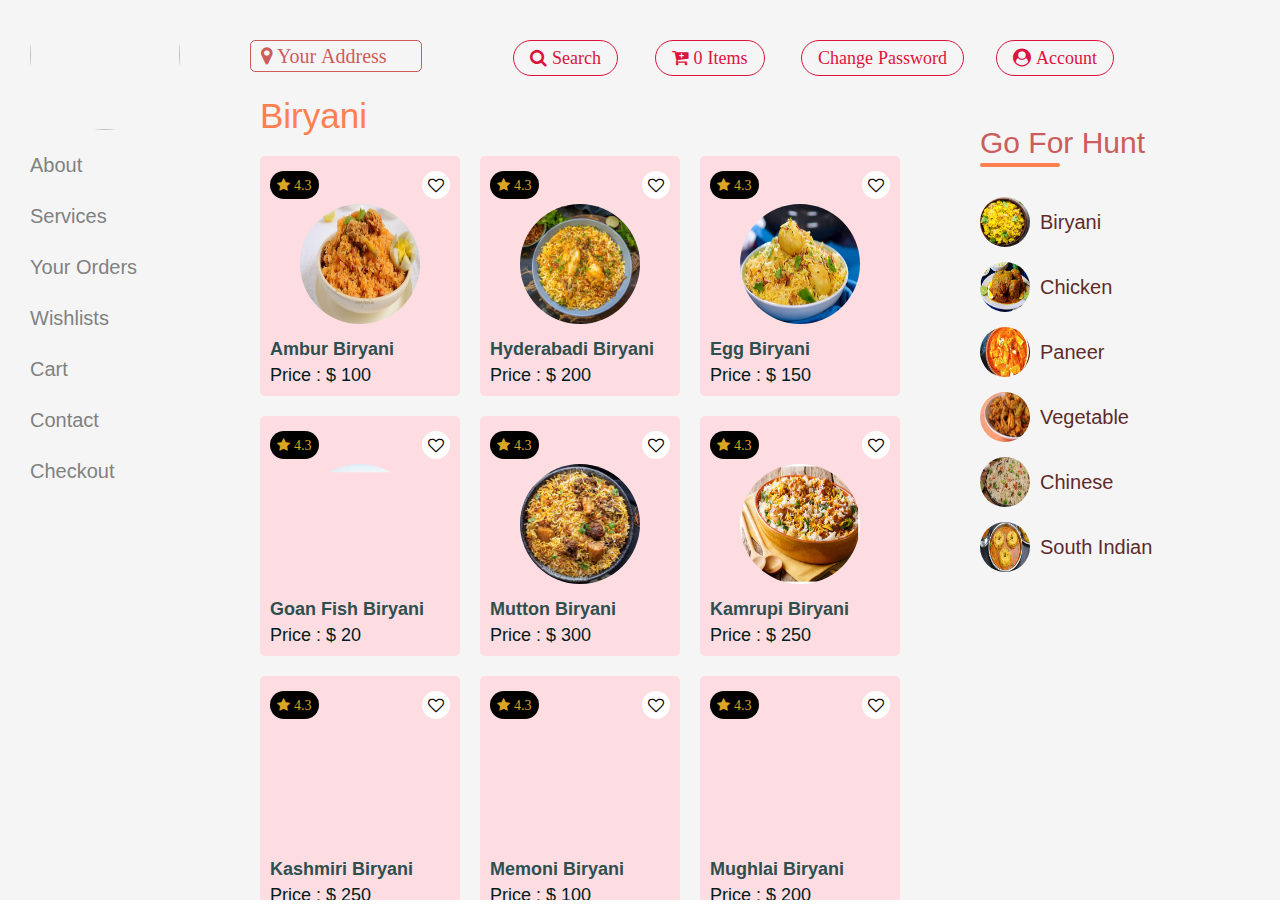
==== index.html @ d3958de9 "push it" ====
<!DOCTYPE html>
<html lang="en">
<head>
    <meta charset="UTF-8">
    <meta http-equiv="X-UA-Compatible" content="IE=edge">
    <meta name="viewport" content="width=device-width, initial-scale=1.0,viewport-fit=cover">
    <title>Kitchen Story</title>
    <link rel="stylesheet" href="/index.css">
    <link rel="stylesheet" href="https://cdnjs.cloudflare.com/ajax/libs/font-awesome/4.7.0/css/font-awesome.min.css">
</head>
<body>

    <!-- desktop view -->
    <div class="container" id="container">
        <div id="menu">
            <div class="title">
                <img src="/images/kitchen Story.jpg" alt="">
            </div>
            <div class="menu-item">
                <a href="#">About</a>
                <a href="#">Services</a>
                <a href="#">Your Orders</a>
                <a href="#">Wishlists</a>
                <a href="#">Cart</a>
                <a href="#">Contact</a>
                <a href="#">Checkout</a>
            </div>
        </div>

        <div id="food-container">
            <div id="header">
                <div class="add-box">
                    <i class="fa fa-map-marker your-address" id="add-address"> Your Address</i>
                </div>
                <div class="util">
                    <i class="fa fa-search"> Search</i>
        
                    <i class="fa fa-cart-plus" id="cart-plus"> 0 Items</i>
                    <i class="fa fa-password">Change Password</i>
                </div>
            </div>
            <div id="food-items" class="d-food-items">
                <div id="biryani" class="d-biryani">
                    <p id="category-name">Biryani</p>    
                </div>

                <div id="chicken" class="d-chicken">
                    <p id="category-name">Chicken Delicious</p>    
                </div>

                <div id="paneer" class="d-paneer">
                    <p id="category-name">Paneer Mania</p>
                </div>

                <div id="vegetable" class="d-vegetable">
                    <p id="category-name">Pure Veg Dishes</p> 
                </div>

                <div id="chinese" class="d-chinese">
                    <p id="category-name">Chinese Corner</p> 
                </div>

                <div id="south-indian" class="d-south-indian">
                    <p id="category-name">South Indian</p>
                </div>
            </div>

            <div id="cart-page" class="cart-toggle">
                <p id="cart-title">Cart Items</p>
                <p id="m-total-amount">Total Amout : 100</p>
                <table>
                    <thead>
                        <td>Item</td>
                        <td>Name</td>
                        <td>Quantity</td>
                        <td>Price</td>
                    </thead>
                    <tbody id="table-body">
                        
                    </tbody>
                </table>
                <div class="btn-box">
                    <button class="cart-btn">Checkout</button>
                </div>
            </div>
        </div>

        <div id="cart">
            <div class="taste-header">
                <div class="user">
                    <i class="fa fa-user-circle" id="circle"> Account</i>
                    
                </div>
            </div>
            <div id="category-list">
                <p class="item-menu">Go For Hunt</p>
                <div class="border"></div>                
            </div>
            <div id="checkout" class="cart-toggle">
                <p id="total-item">Total Item : 5</p>
                <p id="total-price"></p>
                <p id="delievery">Free delievery on $ 40</p>
                <button class="cart-btn">Checkout</button>
            </div>
        </div>
    </div>


    <!-- mobile view -->
    <div id="mobile-view" class="mobile-view">
        <div class="mobile-top">
            <div class="logo-box">
                <img src="/images/foodielogo.png" alt="" id="logo">
                <i class="fa fa-map-marker your-address" id="m-add-address"> Your Address</i>
            </div>
            <div class="top-menu">
                <i class="fa fa-search"></i>
                
                <i class="fa fa-heart-o"></i>
                <i class="fa fa-cart-plus" id="m-cart-plus"> 0</i>
                <i class="fa fa-Change Password"</i>
            </div>
        </div>
        
        <div class="item-container">
            <div class="category-header" id="category-header">  
            </div>

            <div id="food-items" class="food-items">
                <div id="biryani" class="m-biryani">
                    <p id="category-name">Biryani</p>    
                </div>
                <div id="chicken" class="m-chicken">
                    <p id="category-name">Chicken Delicious</p>    
                </div>
                <div id="paneer" class="m-paneer">
                    <p id="category-name">Paneer Mania</p>
                </div>
                <div id="vegetable" class="m-vegetable">
                    <p id="category-name">Pure Veg Dishes</p> 
                </div>
                <div id="chinese" class="m-chinese">
                    <p id="category-name">Chinese Corner</p> 
                </div>
                <div id="south-indian" class="m-south-indian">
                    <p id="category-name">South Indian</p>
                </div>
            </div>            
        </div>

        <div class="mobile-footer">
            <p>Home</p>
            <p>Cart</p>
            <p>offers</p>
            <p>orders</p>
        </div>
    </div>
    <script src="/index.js" type="module"></script>
</body>
</html>
---- index.css ----
html{
    height: 100%;
}
body{
    margin: 0;
    padding: 0;
    box-sizing: border-box;
    font-family: 'Open Sans', sans-serif;
    height: 100%;
}
.container{
    display: grid;
    grid-template-columns: 250px 1fr 300px;
    min-height: 100vh;
    min-height: -webkit-fill-available;
    overflow: hidden;
}
#menu{
    background: whitesmoke;
}
.title{
    padding: 0 30px;
}
#menu img{
    width: 150px;
    height: 150px;
    border-radius: 50%;
    margin-top: -20px;
}
.title p{
    font-size: 40px;
    font-family: Verdana, Geneva, Tahoma, sans-serif;
    color: indianred;
    margin: 0;
}
.border{
    width: 80px;
    height: 4px;
    margin: 3px 0;
    margin-bottom: 30px;
    border-radius: 2px;
    background: coral;
}

.menu-item a{
    display: block;
    text-decoration: none;
    font-size: 20px;
    padding: 8px 30px;
    font-family: Verdana, Geneva, Tahoma, sans-serif;
    margin: 12px 0;
    color: rgb(128, 129, 129);
    font-weight: 300;
    
}
.menu-item a:hover{
    background: rgb(250, 212, 218);
}
#food-items{
    background: whitesmoke;
    overflow: auto;
    height: calc(100vh - 86px);
}
#header{
    display: flex;
    justify-content: space-between;
    align-items: center;
    padding-top: 40px;
    padding-bottom: 10px;
    position: sticky;
    top: 0;
    background: whitesmoke;
    z-index: 1;
}
::-webkit-scrollbar{
    display: none;
}
#header .address{
    font-size: 20px;
    
}
#map{
    font-size: 25px;
    color: red;
}
.your-address{
    border: 1px solid indianred;
    color: indianred;
    padding: 5px 10px;
    border-radius: 5px;
    width: 150px;
    overflow: hidden;
    white-space: nowrap;
    text-overflow: ellipsis;
    cursor: pointer;
}
.add-box i{
    font-size: 20px;
}

#header select{
    width: 150px;
    overflow: hidden;
    border: none;
    outline: none;
    background: none;
    color: rosybrown;
    padding: 0 5px;
}
.food-items{
    display: none;
}
.cart-toggle{
    display: block;
}
.util i,.user i{
    font-size: 18px;
    margin: 0 16px;
    border: 1px solid crimson;
    padding: 8px 16px;
    color: crimson;
    border-radius: 20px;
    cursor: pointer;
}
.util i:active{
    color: white;
    background: crimson;
}
#biryani,#paneer,#chicken,#vegetable,#chinese,#south-indian{
    margin-top: 40px;   
}
#paneer #item-card,#vegetable #item-card{
    background: rgb(218, 253, 188);
}
#chinese #item-card,#south-indian #item-card{
    background: rgb(221, 243, 243);
}
#category-name,.item-menu{
    margin: 10px;
    font-size: 35px;   
    color: coral;
    font-family: 'Aclonica', sans-serif;
}
#item-card{
    width: 180px;
    height: 220px;
    padding: 10px;
    margin: 10px;
    display: inline-block;
    border-radius: 5px;
    background: rgb(253, 221, 226);
    cursor: pointer;
    transition: 0.5s all step-end;
}
#item-card:hover img{
    transform: scale(1.2);
}
#card-top{
    display: flex;
    margin: 5px 0;
    justify-content: space-between;
}
#rating{
    padding: 7px;
    color: goldenrod;
    background: black;
    font-size: 14px;
    border-radius: 15px;
}
.fa-heart-o{
    padding: 6px;
    border-radius: 50%;
    background: white;
    cursor: pointer;
}
.toggle-heart{
background: orangered;
color: white; 
}
#item-card img{
    width: 120px;
    height: 120px;
    border-radius: 50%;
    margin: auto;
    display: block;
    margin-bottom: 15px;
    transition: 0.5s all ease-in-out;
}
#item-name{
    margin: 5px 0;
    font-weight: 600;
    color: darkslategray;
    font-size: 18px;
}
#item-price{
    margin: 0;
    color: rgb(2, 27, 27);
    font-weight: 500;
    font-size: 18px;
}

.food-items{
    display: none;
}
.cart-toggle{
    display: none;
}
#cart-page{
    background: white;
    margin: 40px 10px;
    margin-right: 50px;
    padding: 20px 30px;
    padding-bottom: 30px;
    position: relative;
}
#cart-title{
    font-size: 35px;
    margin: 0;
    color: indianred;
}
#cart-page table{
    width: 100%;
    margin-top: 20px;
    text-align: center;
}
#cart-page table thead td{
    font-size: 25px;
    padding-bottom: 10px;
}

.cart-btn{
    outline: none;
    border: none;
    background: crimson;
    color: white;
    padding: 10px 25px;
    border-radius: 20px;
    font-size: 18px;
    text-transform: uppercase;
    bottom: 30px;
    margin: 15px 0;
    cursor: pointer;
}
#cart-page table tbody td{
    padding: 10px 0;
    font-size: 20px;
}
#cart-page table tbody button{
    outline: none;
    border: none;
    font-size: 16px;
    background: none;
    background: lightcoral;
    color: white;
    border-radius: 3px;
    cursor: pointer;
    margin: 0 5px;
}
#cart-page table tbody img{
    width: 75px;
    height: 75px;
    border-radius: 50%;
}
#checkout{
    text-align: center;
    margin: 40px auto;
    border-radius: 5px;
    background: white;
    padding: 10px 20px;
}
#checkout p{
    margin: 15px 0;
    float: left;
}
#total-price,#total-item{
    font-size: 25px;
    color: indianred;
}
#delievery{
    font-size: 20px;
    color: limegreen;
}
#cart{
    background: whitesmoke;
    padding-right: 30px;
    overflow-y: scroll;
}

.item-menu{
    margin: 0;
    font-size: 30px;
    margin-top: 40px;
    color: indianred;
    background: whitesmoke;
    
}
.list-card{
    display: flex;
    align-items: center;
    margin-top: 15px;
    border-radius: 25px;
    cursor: pointer;
    transition: 0.3s all ease-in-out;
}
.list-card:hover{
    background: rgb(255, 216, 222);
}
.list-card:hover img{
    transition: 0.5s all ease-in-out;
    transform: scale(1.2);
}
.list-card img{
    width: 50px;
    height: 50px;
    border-radius: 50%;
}
.list-name{
    font-size: 20px;
    margin: 0 10px;
    text-decoration: none;
    text-transform: capitalize;
    color: rgb(94, 43, 43);
}
.taste-header{
    padding-top: 40px;
    padding-bottom: 10px;
    position: sticky;
    top: 0;
    background: whitesmoke;
}
#mobile-view{
    display: none;
}
#biryani{
    margin-top: 10px;
}
#m-total-amount{
    display: none;
}
@media screen and (max-width : 800px) and (-webkit-min-device-pixel-ratio: 2){
    .container{
        display: none;
    }
    #mobile-view{
        display: grid;
        grid-template-rows: 120px 1fr 50px;
        height: 100%;
        overflow: hidden;
        
        width: 100vw;
    }
    .mobile-top{
        padding: 5px 15px;
        background: white;
        z-index: 1;
    }
    .item-container{
        overflow-y: scroll;
    }
    .logo-box,.top-menu{
        display: flex;
        justify-content: space-between;
        align-items: center;
    }
    #logo{
        width: 90px;
        height: 70px;
    }
    .logo-box .your-address{
        font-size: 18px;
        width: 150px;
        color: crimson;
        text-transform: capitalize;
        white-space: nowrap;
        overflow: hidden;
        text-overflow: ellipsis;
    }
    .top-menu{

        color: indianred;
    }
    .top-menu i{
        font-size: 20px;
        cursor: pointer;
        padding: 12px 5px ;
        border-radius: 50%;
    }
    
    .m-cart-toggle{
        color: white;
        background: lightcoral;
    }
    .category-header{
        display: flex;
        width: 100vw;
        overflow-x: scroll;
        position: sticky;
        top: 0;
        background: white;
        z-index: 1;
        border-bottom: 1px solid rgb(219, 219, 219);
        margin: 0;
        transform: translateZ(0);
        -webkit-transform: translateZ(0);
    }
    .toggle-category{
        display: none;
        position: relative;
    }
    .list-card{
        margin: 0 10px;
        text-align: center;
    }
    .list-card img{
        width: 60px;
        height: 60px;
        border-radius: 50%;
    }
    .list-card:hover{
        background: none;
    }
    .list-card:hover img{
        transform: none;
        transition: none;
    }
    .list-name{
        margin: 5px 0;
        color: coral;
        width: max-content;
        font-size: 16px;
    }
    #food-items{        
        padding: 5px 10px;
    }

    .mobile-footer{
        display: flex;
        justify-content: space-between;
        align-items: center;
        padding: 5px 15px;
        background: white;
        border-top: 1px solid rgb(219, 219, 219);
    }
    .mobile-footer{
        color: indianred;
        text-transform: uppercase;
        font-size: 16px;
        position: static;
    }
    #category-name{
        font-size: 25px;
        font-family: 'Aclonica', sans-serif;
    }
    #item-card{
        width: 150px;
        height: 200px;
    }
    #item-card img{
        width: 100px;
        height: 100px;
    }
    #item-name,#item-price{
        font-size: 16px;
    }
    .list-card{
        flex-direction: column;
    }
    #cart-page{
        margin: 3px 0;
        padding: 10px 5px;
        padding-bottom: 30px;
        border-top: 1px solid rgb(219, 219, 219);
    }
    #cart-page table thead td{
        font-size: 20px;
    }
    #cart-page table tbody td{
        font-size: 18px;
    }
    #cart-page table tbody img{
        width: 60px;
        height: 60px;
    }
    #cart-title{
        font-size: 25px;
        display: inline-block;
        font-family: 'Aclonica', sans-serif;
    }
    #m-total-amount{
        display: inline-block;
        color: lightcoral;
        padding: 5px 10px;
        margin: 0;
        border:  1px solid lightcoral;
       
    }
    .cart-btn{
        font-size: 14px;
        background: lightcoral;
        padding: 8px 15px;
        margin: auto;
    }
    .btn-box{
        text-align: center;
    }
    
}

@media screen and (max-width : 400px) and (-webkit-min-device-pixel-ratio: 2){
    #mobile-view{
        min-height: -webkit-fill-available;
    }
    #item-card{
        height: 200px;
        width: 140px;
    }
    #food-items{
        padding: 0;
    }
}
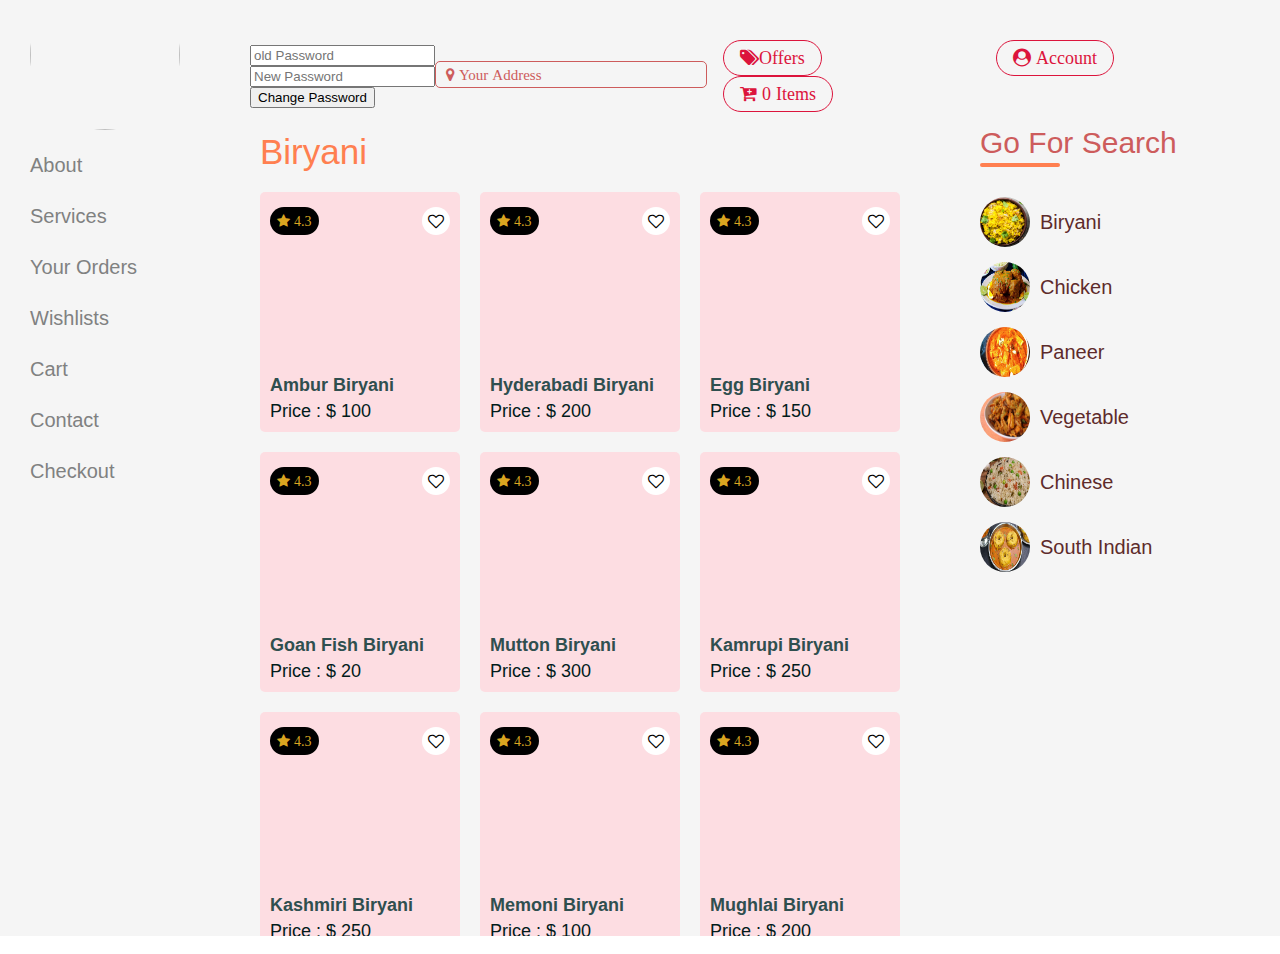
==== commit 846639c5: "commit changes" ====
--- a/index.html
+++ b/index.html
@@ -29,16 +29,35 @@
 
         <div id="food-container">
             <div id="header">
+
+                <div class="Change Password">
+                    <input type="old Password" name="Newpass" class="inputText" placeholder="old Password">
+                    <br>  
+                    <input type="New Password" name="Newpass" class="inputText" placeholder="New Password">                
+                        <br>
+                        <a href= "login.html" </a>
+                    <input type="button" name="log" id="logButton" value="Change Password" onclick="myFunctionn()">
+                        </a>
+             </div>
+   
                 <div class="add-box">
                     <i class="fa fa-map-marker your-address" id="add-address"> Your Address</i>
                 </div>
                 <div class="util">
-                    <i class="fa fa-search"> Search</i>
-        
-                    <i class="fa fa-cart-plus" id="cart-plus"> 0 Items</i>
-                    <i class="fa fa-password">Change Password</i>
+                    <i class="fa fa-tags">Offers</i>
+          <i class="fa fa-cart-plus" id="cart-plus"> 0 Items</i>
+       
+         
+          
+
                 </div>
             </div>
+
+            
+
+
+
+
             <div id="food-items" class="d-food-items">
                 <div id="biryani" class="d-biryani">
                     <p id="category-name">Biryani</p>    
@@ -93,7 +112,7 @@
                 </div>
             </div>
             <div id="category-list">
-                <p class="item-menu">Go For Hunt</p>
+                <p class="item-menu">Go For Search</p>
                 <div class="border"></div>                
             </div>
             <div id="checkout" class="cart-toggle">
--- a/index.css
+++ b/index.css
@@ -83,19 +83,29 @@
     font-size: 25px;
     color: red;
 }
+.search{
+    width: 240px;
+    float: right;
+    margin-left: 1px;
+    background-color: rgb(228, 146, 146);
+    
+    
+    
+}
+
 .your-address{
     border: 1px solid indianred;
     color: indianred;
     padding: 5px 10px;
     border-radius: 5px;
-    width: 150px;
+    width: 250px;
     overflow: hidden;
     white-space: nowrap;
     text-overflow: ellipsis;
     cursor: pointer;
 }
 .add-box i{
-    font-size: 20px;
+    font-size: 15px;
 }
 
 #header select{
